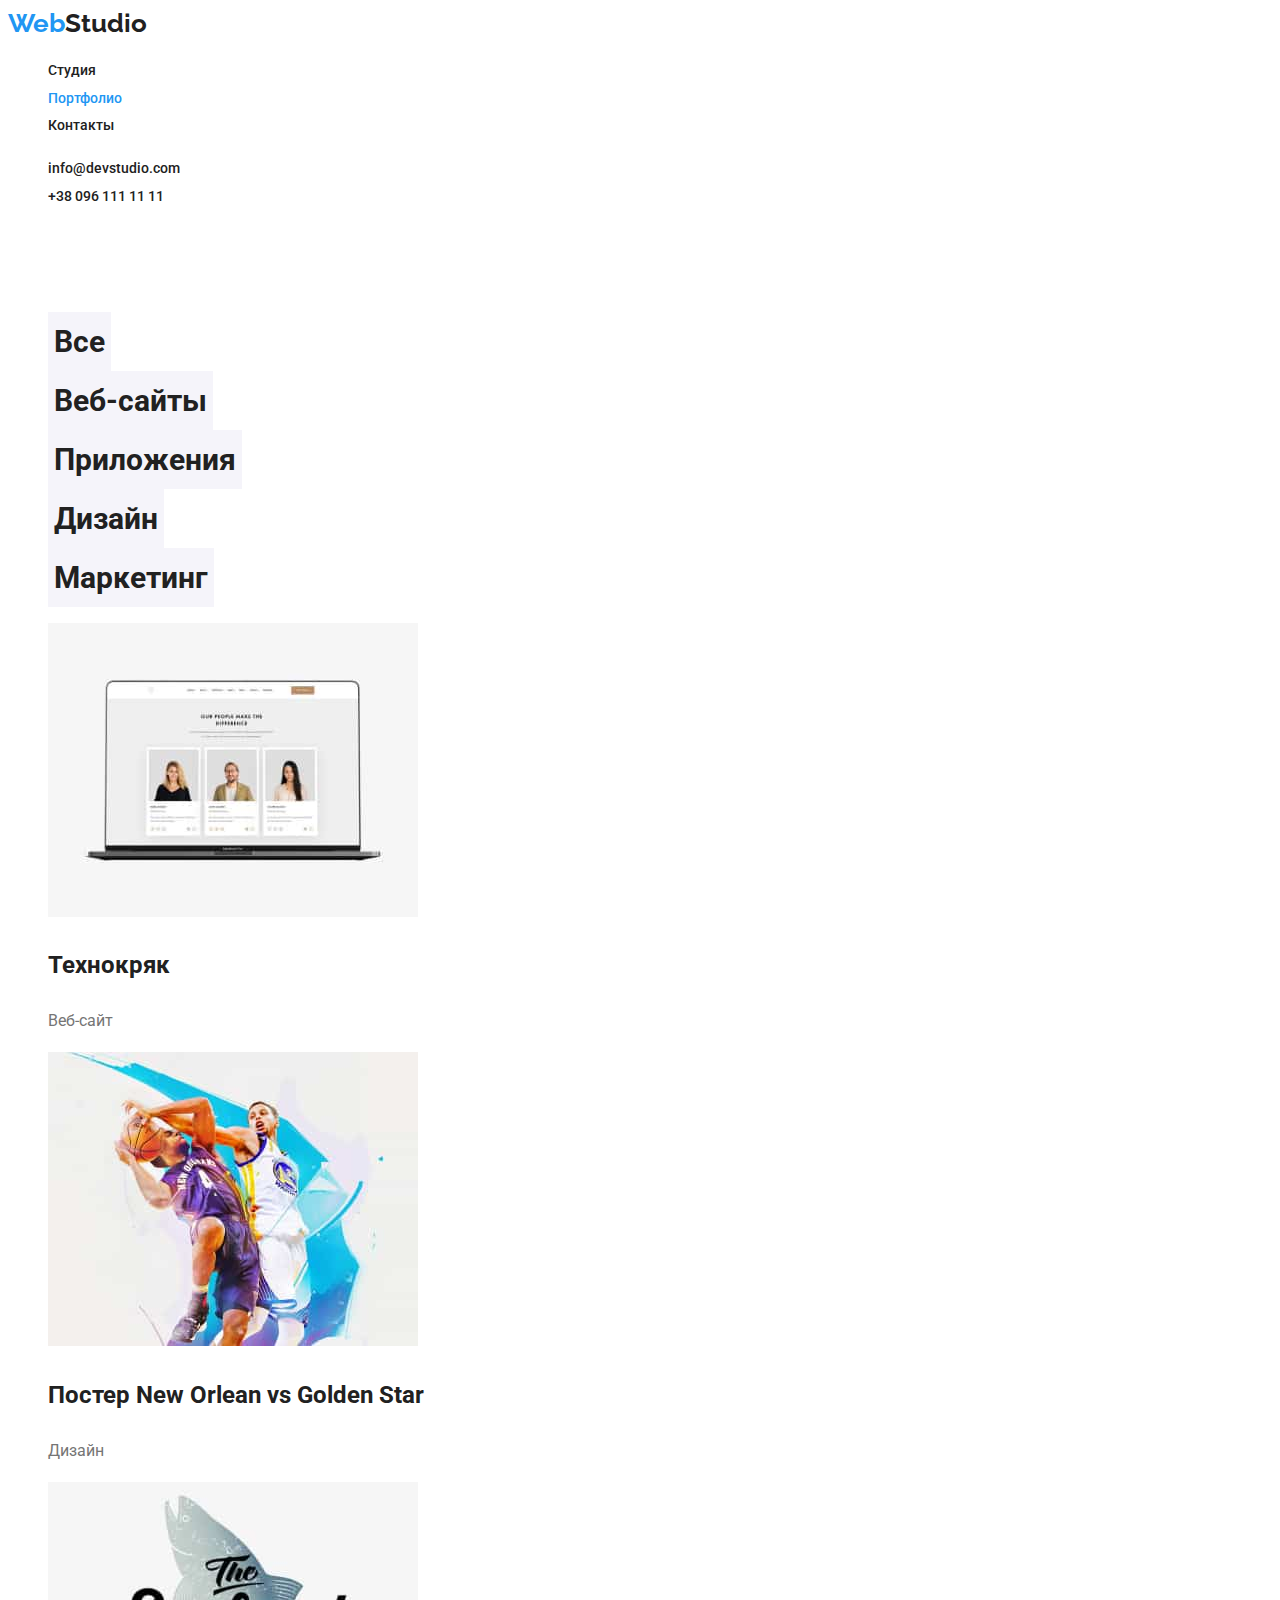
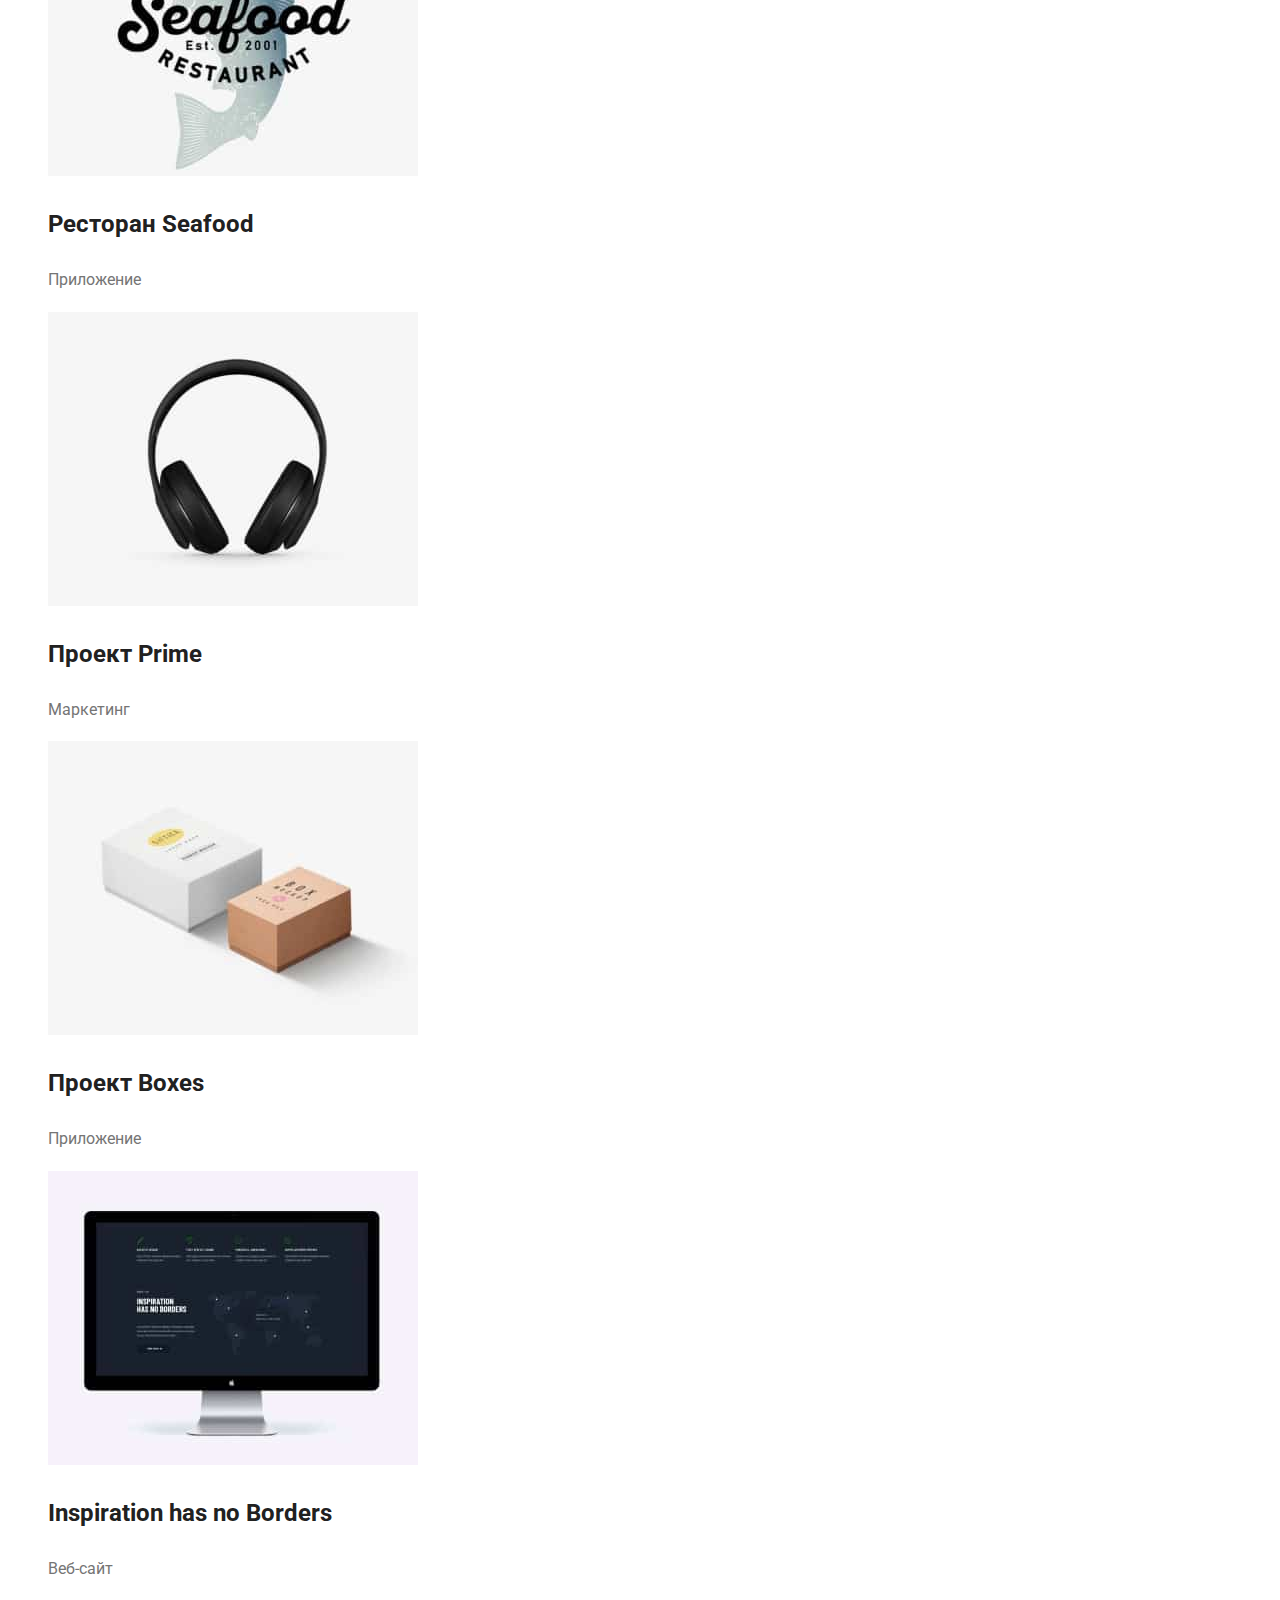
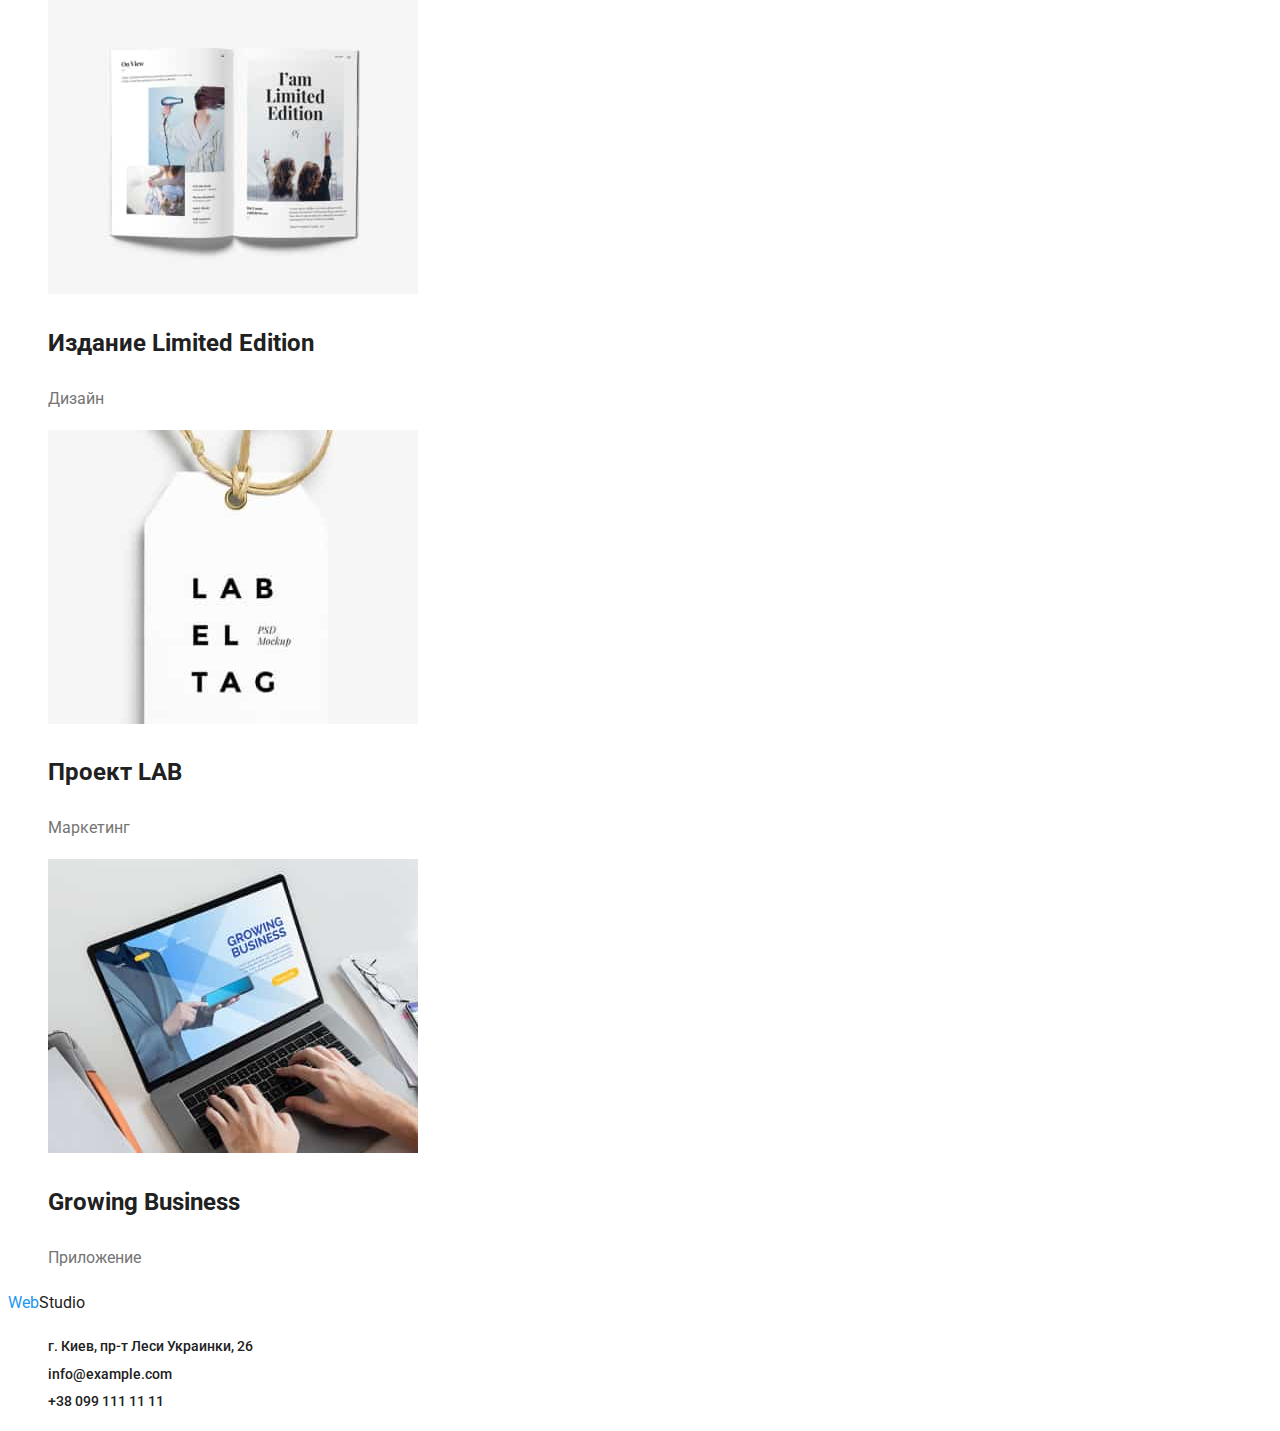
==== portfolio.html @ daac3c77 "размер шрифта" ====
<!DOCTYPE html>
<html lang="ru">
<head>
    <meta charset="UTF-8">
    <meta http-equiv="X-UA-Compatible" content="IE=edge">
    <meta name="viewport" content="width=device-width, initial-scale=1.0">
    <title>Портфолио</title>
    <link href="https://fonts.googleapis.com/css2?family=Raleway:wght@700&family=Roboto:wght@400;500;700;900&display=swap"
      rel="stylesheet"
    />
    <link rel="stylesheet" href="css/style.css">
</head>
<body>
    <header>
        <nav class="nav">
            <a class="logo" href="#"><span class="web">Web</span><span class="studio">Studio</span></a>
            <ul>
                <li><a class="nav-button" href="./index.html">Студия</a></li>
                <li><a class="nav-button current" href="#">Портфолио</a></li>
                <li><a class="nav-button" href="#">Контакты</a></li>
            </ul>
        </nav>
            <ul>
                <li> <a class="nav-button" href="mailto:info@devstudio.com">info@devstudio.com</a></li>
                <li><a class="nav-button" href="tel:+380961111111">+38 096 111 11 11</a></li>
            </ul>
    </header>
    <main>
        <section>
            <h1> Примери работ</h1>
            <ul>
                <li> <button type="button" class="portfolio-button pointer"> Все </button>  </li>
                <li> <button type="button" class="portfolio-button pointer"> Веб-сайты </button>  </li>
                <li> <button type="button" class="portfolio-button pointer"> Приложения </button>  </li>
                <li> <button type="button" class="portfolio-button pointer"> Дизайн </button>  </li>
                <li> <button type="button" class="portfolio-button pointer"> Маркетинг </button> </li>
            </ul> 
            <ul>
                <li> <img src="./images/portfolio/img_4.jpg" alt="Веб-сайт"> <h2 class="portfolio-img">Технокряк</h2> <p class="paragraph">Веб-сайт</p> </li>
                <li> <img src="./images/portfolio/img_5.jpg" alt="Дизайн"> <h2 class="portfolio-img">Постер New Orlean vs Golden Star</h2> <p class="paragraph">Дизайн</p> </li>
                <li> <img src="./images/portfolio/img_6.jpg" alt="Приложение"> <h2 class="portfolio-img">Ресторан Seafood</h2> <p class="paragraph">Приложение</p></li>
                <li> <img src="./images/portfolio/img_7.jpg" alt="Маркетинг"> <h2 class="portfolio-img">Проект Prime</h2> <p class="paragraph">Маркетинг</p></li>
                <li> <img src="./images/portfolio/img_8.jpg" alt="Приложение"> <h2 class="portfolio-img">Проект Boxes</h2> <p class="paragraph">Приложение</p></li>
                <li> <img src="./images/portfolio/img_9.jpg" alt="Веб-сай"> <h2 class="portfolio-img">Inspiration has no Borders</h2> <p class="paragraph">Веб-сайт</p></li>
                <li> <img src="./images/portfolio/img_10.jpg" alt="Дизайн"> <h2 class="portfolio-img">Издание Limited Edition</h2> <p class="paragraph">Дизайн</p></li>
                <li> <img src="./images/portfolio/img_11.jpg" alt="Маркетинг"> <h2 class="portfolio-img">Проект LAB</h2> <p class="paragraph">Маркетинг</p></li>
                <li> <img src="./images/portfolio/img_12.jpg" alt="Приложение"> <h2 class="portfolio-img">Growing Business</h2> <p class="paragraph">Приложение</p></li>
            </ul>
        </section>
    
    </main>
    <footer>
        <a href="#"><span class="web">Web</span>Studio</a>
        <address>
            <ul>
                <li> <a class="nav-button" href="https://goo.gl/maps/piqngm7oDQpEDh6u6" target="_blank" rel="noopener nofollow noreferrer">г. Киев, пр-т Леси Украинки, 26</a></li>
                <li> <a class="nav-button" href="mailto:info@devstudio.com">info@example.com</a></li>
                <li> <a class="nav-button" href="tel:+380991111111">+38 099 111 11 11</a> </li>
            </ul>
        </address>
    </footer>

</body>
</html>
---- css/style.css ----
/*color: #212121;*/
/*color: #757575;*/
/*color: #2196F3;*/
/* bragraund #E5E5E5 */
/*  color secstion #F5F4FA */

:root {
    --main-color: #212121;
    --paragraph-color: #757575; 
    --changes-color: #2196F3;
}
body {
    background-color: #FFFFFF;
    color:var(--main-color);
     font-family: Roboto,sans-serif;
     font-weight: 400;
     font-style: normal;
     line-height: 1.71;
    }
    a {
        color: inherit; 
    }
    ul {
        list-style: none;
    }
    .logo {
        color: #FFFFFF;
        font-family: Raleway,sans-serif;
        font-weight: 700;
        font-size: 26px;
        line-height: 1.19;
        letter-spacing: 3%;
    }
    .studio {
        color:var(--main-color);
    }
    .web {
        color:var(--changes-color);
    }
  address {
    font-style: normal;
  }
  h1 {
    color: #FFFFFF;
    font-family:Roboto, sans-serif ;
    font-size: 38px;
    font-weight: 900;
    line-height: 1.36;
  }
  button{
    background-color:var(--changes-color);
    color: #FFFFFF;
    font-family: Roboto,sans-serif;
    font-size: 30px;
    font-weight: 700;
    line-height: 1.9;
    border: none;
  }
 a {
    text-decoration: none;
 }
 .nav-button {
    font-weight: 500;
    font-size: 14px;
    line-height: 1.14;
    letter-spacing: 2%;
 }
 .nav .current{
    color:var(--changes-color);
 }
    .nav-button:hover,
    .nav-button:focus{
        color:var(--changes-color);
    } 
    .header-color{
        background: #2F303A;
    }
    .header-button:hover,
    .header-button:focus{
       background-color: #188CE8;
    }
    .title {
        font-weight: 700;
        line-height: 1.14 
    }
    .work {
        background-color: #F5F4FA;
    }
    .title-work {
        font-weight: 700;
        line-height: 1.16
    }
    .img-work {
        font-weight: 500;
        line-height: 1.9
    }
    .paragraph {
        color: var(--paragraph-color);
        line-height: 1.9;
    }
    .footer {
        background-color: #2F303A;
    }
    .footer-button{
        color: #FFFFFF;
        font-weight: 400;
        line-height: 1.71
    }
    .footer-button:hover,
    .footer-button:focus{
        color:var(--changes-color);
    }
    .footer-button.connect{
        color: rgba(255, 255, 255, 0.6);
    }
    .footer-button.connect:hover,
    .footer-button.connect:focus{
        color:var(--changes-color);
    }
    .portfolio-button{
        color:var(--main-color);
        background-color: #F5F4FA;

    }
    .portfolio-button:hover,
    .portfolio-button:focus{
        background-color:var(--changes-color);
        color:#FFFFFF ;
    }
    .portfolio-button,.pointer {cursor: pointer;}; 
    .portfolio-img {
        line-height: 2;
    }
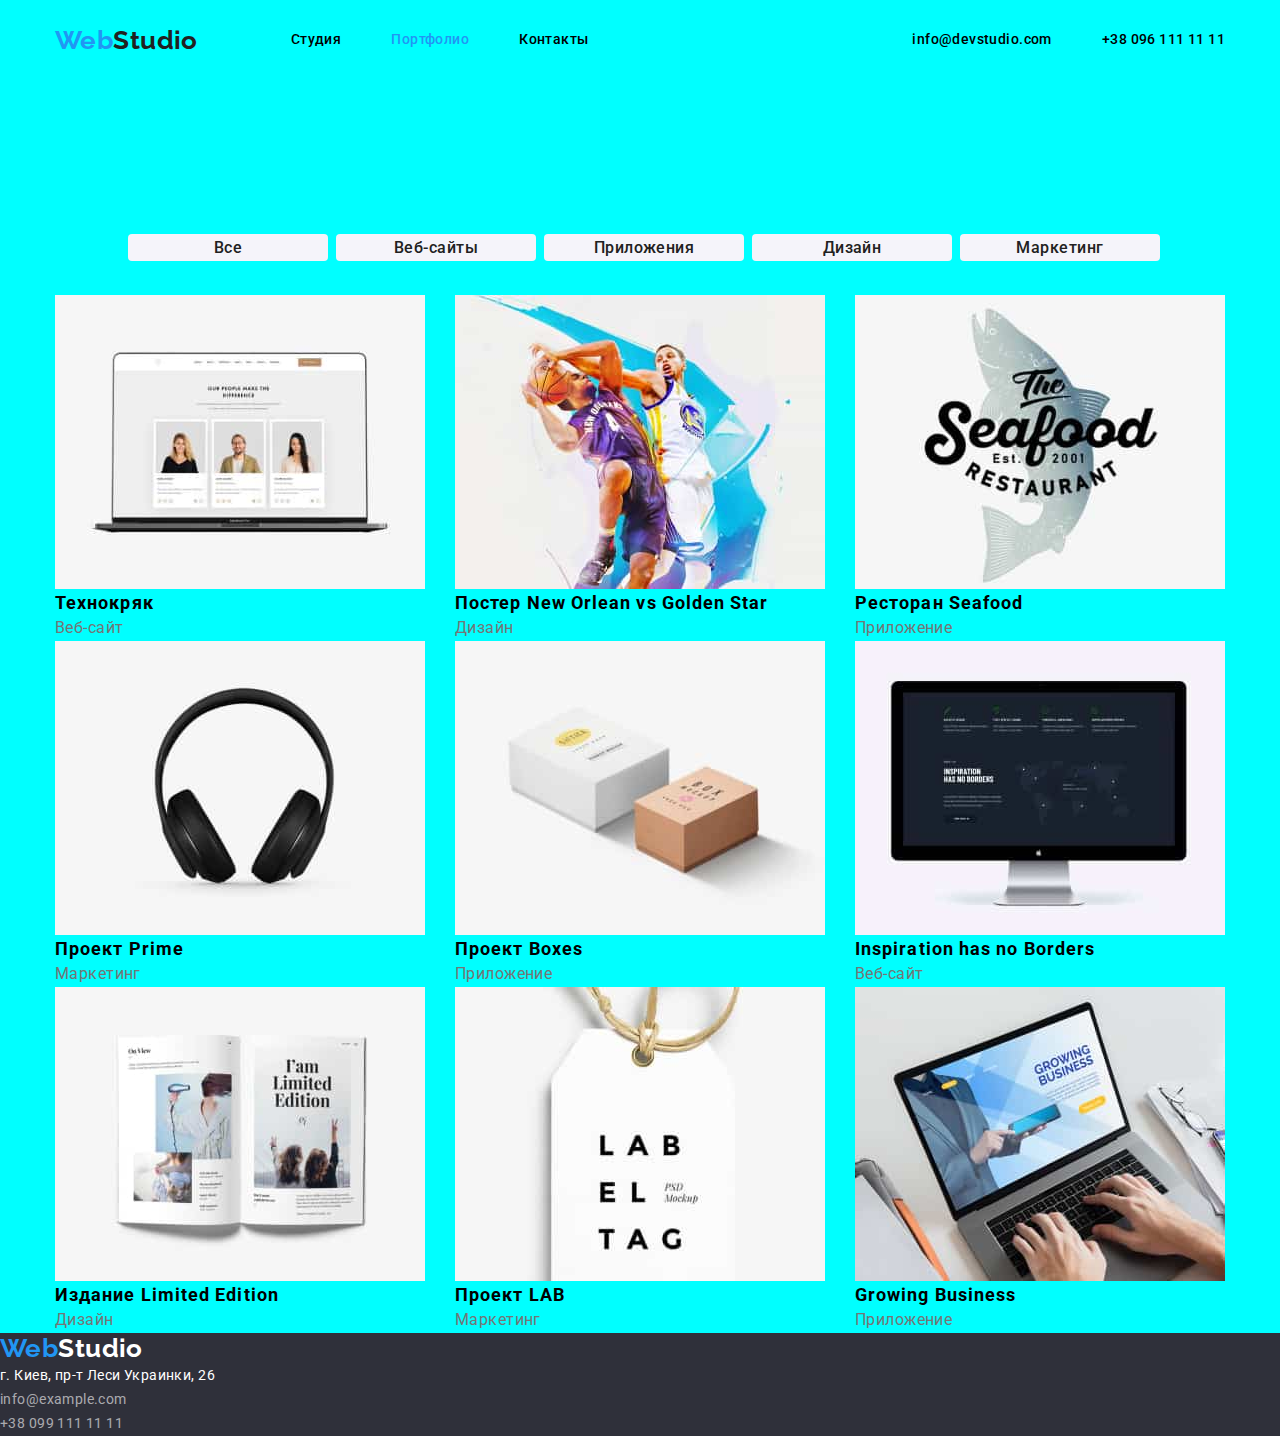
==== commit 65b44786: "позиционирование" ====
--- a/portfolio.html
+++ b/portfolio.html
@@ -8,54 +8,59 @@
     <link href="https://fonts.googleapis.com/css2?family=Raleway:wght@700&family=Roboto:wght@400;500;700;900&display=swap"
       rel="stylesheet"
     />
+    <link rel="stylesheet" href="https://cdnjs.cloudflare.com/ajax/libs/modern-normalize/1.1.0/modern-normalize.min.css">
     <link rel="stylesheet" href="css/style.css">
 </head>
 <body>
-    <header>
-        <nav class="nav">
-            <a class="logo" href="#"><span class="web">Web</span><span class="studio">Studio</span></a>
-            <ul>
-                <li><a class="nav-button" href="./index.html">Студия</a></li>
-                <li><a class="nav-button current" href="#">Портфолио</a></li>
-                <li><a class="nav-button" href="#">Контакты</a></li>
-            </ul>
-        </nav>
-            <ul>
-                <li> <a class="nav-button" href="mailto:info@devstudio.com">info@devstudio.com</a></li>
-                <li><a class="nav-button" href="tel:+380961111111">+38 096 111 11 11</a></li>
-            </ul>
+    <header >
+        <div class="conteiner nav-header">
+            <nav class="nav">
+                <a class="logo" href="#"><span class="web">Web</span><span class="studio">Studio</span></a>
+                <ul class="nav-line">
+                    <li class="nav-list"><a class="nav-button" href="./index.html">Студия</a></li>
+                    <li class="nav-list"><a class="nav-button current" href="#">Портфолио</a></li>
+                    <li class="nav-list"><a class="nav-button" href="#">Контакты</a></li>
+                </ul>
+            </nav>
+                <ul class="nav-item">
+                    <li class="nav-list"> <a class="nav-button" href="mailto:info@devstudio.com">info@devstudio.com</a></li>
+                    <li class="nav-list"><a class="nav-button" href="tel:+380961111111">+38 096 111 11 11</a></li>
+                </ul>
+        </div>
     </header>
     <main>
         <section>
-            <h1> Примери работ</h1>
-            <ul>
+            <div class="conteiner item">
+                <h1 class="hide"> Примери работ</h1>
+            <ul class="portfolio-item">
                 <li> <button type="button" class="portfolio-button pointer"> Все </button>  </li>
                 <li> <button type="button" class="portfolio-button pointer"> Веб-сайты </button>  </li>
                 <li> <button type="button" class="portfolio-button pointer"> Приложения </button>  </li>
                 <li> <button type="button" class="portfolio-button pointer"> Дизайн </button>  </li>
                 <li> <button type="button" class="portfolio-button pointer"> Маркетинг </button> </li>
             </ul> 
-            <ul>
-                <li> <img src="./images/portfolio/img_4.jpg" alt="Веб-сайт"> <h2 class="portfolio-img">Технокряк</h2> <p class="paragraph">Веб-сайт</p> </li>
-                <li> <img src="./images/portfolio/img_5.jpg" alt="Дизайн"> <h2 class="portfolio-img">Постер New Orlean vs Golden Star</h2> <p class="paragraph">Дизайн</p> </li>
-                <li> <img src="./images/portfolio/img_6.jpg" alt="Приложение"> <h2 class="portfolio-img">Ресторан Seafood</h2> <p class="paragraph">Приложение</p></li>
-                <li> <img src="./images/portfolio/img_7.jpg" alt="Маркетинг"> <h2 class="portfolio-img">Проект Prime</h2> <p class="paragraph">Маркетинг</p></li>
-                <li> <img src="./images/portfolio/img_8.jpg" alt="Приложение"> <h2 class="portfolio-img">Проект Boxes</h2> <p class="paragraph">Приложение</p></li>
-                <li> <img src="./images/portfolio/img_9.jpg" alt="Веб-сай"> <h2 class="portfolio-img">Inspiration has no Borders</h2> <p class="paragraph">Веб-сайт</p></li>
-                <li> <img src="./images/portfolio/img_10.jpg" alt="Дизайн"> <h2 class="portfolio-img">Издание Limited Edition</h2> <p class="paragraph">Дизайн</p></li>
-                <li> <img src="./images/portfolio/img_11.jpg" alt="Маркетинг"> <h2 class="portfolio-img">Проект LAB</h2> <p class="paragraph">Маркетинг</p></li>
-                <li> <img src="./images/portfolio/img_12.jpg" alt="Приложение"> <h2 class="portfolio-img">Growing Business</h2> <p class="paragraph">Приложение</p></li>
+            <ul class="portfolio">
+                <li class="portfolio-work"> <img src="./images/portfolio/img_4.jpg" alt="Веб-сайт"> <h2 class="img-portfolio">Технокряк</h2> <p class="paragraph">Веб-сайт</p> </li>
+                <li class="portfolio-work"> <img src="./images/portfolio/img_5.jpg" alt="Дизайн"> <h2 class="img-portfolio">Постер New Orlean vs Golden Star</h2> <p class="paragraph">Дизайн</p> </li>
+                <li class="portfolio-work"> <img src="./images/portfolio/img_6.jpg" alt="Приложение"> <h2 class="img-portfolio">Ресторан Seafood</h2> <p class="paragraph">Приложение</p></li>
+                <li class="portfolio-work"> <img src="./images/portfolio/img_7.jpg" alt="Маркетинг"> <h2 class="img-portfolio">Проект Prime</h2> <p class="paragraph">Маркетинг</p></li>
+                <li class="portfolio-work"> <img src="./images/portfolio/img_8.jpg" alt="Приложение"> <h2 class="img-portfolio">Проект Boxes</h2> <p class="paragraph">Приложение</p></li>
+                <li class="portfolio-work"> <img src="./images/portfolio/img_9.jpg" alt="Веб-сай"> <h2 class="img-portfolio">Inspiration has no Borders</h2> <p class="paragraph">Веб-сайт</p></li>
+                <li class="portfolio-work"> <img src="./images/portfolio/img_10.jpg" alt="Дизайн"> <h2 class="img-portfolio">Издание Limited Edition</h2> <p class="paragraph">Дизайн</p></li>
+                <li class="portfolio-work"> <img src="./images/portfolio/img_11.jpg" alt="Маркетинг"> <h2 class="img-portfolio">Проект LAB</h2> <p class="paragraph">Маркетинг</p></li>
+                <li class="portfolio-work"> <img src="./images/portfolio/img_12.jpg" alt="Приложение"> <h2 class="img-portfolio">Growing Business</h2> <p class="paragraph">Приложение</p></li>
             </ul>
+            </div>
         </section>
     
     </main>
-    <footer>
-        <a href="#"><span class="web">Web</span>Studio</a>
+    <footer class="footer">
+        <a href="#" class="logo"><span class="web">Web</span>Studio</a>
         <address>
             <ul>
-                <li> <a class="nav-button" href="https://goo.gl/maps/piqngm7oDQpEDh6u6" target="_blank" rel="noopener nofollow noreferrer">г. Киев, пр-т Леси Украинки, 26</a></li>
-                <li> <a class="nav-button" href="mailto:info@devstudio.com">info@example.com</a></li>
-                <li> <a class="nav-button" href="tel:+380991111111">+38 099 111 11 11</a> </li>
+                <li> <a class="footer-button" href="https://goo.gl/maps/piqngm7oDQpEDh6u6" target="_blank" rel="noopener nofollow noreferrer">г. Киев, пр-т Леси Украинки, 26</a></li>
+                <li> <a class="footer-button connect" href="mailto:info@devstudio.com">info@example.com</a></li>
+                <li> <a class="footer-button connect" href="tel:+380991111111">+38 099 111 11 11</a> </li>
             </ul>
         </address>
     </footer>
--- a/css/style.css
+++ b/css/style.css
@@ -3,6 +3,7 @@
 /*color: #2196F3;*/
 /* bragraund #E5E5E5 */
 /*  color secstion #F5F4FA */
+
 
 :root {
     --main-color: #212121;
@@ -10,26 +11,62 @@
     --changes-color: #2196F3;
 }
 body {
-    background-color: #FFFFFF;
-    color:var(--main-color);
+     background-color:aqua;
+     /* color:var(--main-color); */
      font-family: Roboto,sans-serif;
-     font-weight: 400;
-     font-style: normal;
-     line-height: 1.71;
+     font-size: 14px;
+     letter-spacing: 0.03em;
     }
     a {
         color: inherit; 
     }
     ul {
         list-style: none;
+        padding: 0px;
+        
+    }
+    h1,h2,h3,p,ul {
+        margin: 0;
+    }
+    
+    .conteiner {
+        max-width: 1200px; 
+        margin: 0 auto;
+        padding: 0 15px;
+    }
+    
+    .header {
+        width: 696px;
+        margin-right: auto;
+         margin-left:auto;
+         padding-top: 200px;
+        text-align: center;
+        
+    }
+     
+     .nav-line{
+        display: flex;
+}
+.nav-item .nav-list + .nav-list{
+    margin-left: 50px;
+} 
+    .nav-line  .nav-list{
+        margin-right: 50px;
+    } 
+    .nav-line  :last-child{
+        margin-right: 0px;
+    }
+    .nav-item {
+        display: flex;
     }
     .logo {
         color: #FFFFFF;
         font-family: Raleway,sans-serif;
+        font-size: 26px;
         font-weight: 700;
-        font-size: 26px;
         line-height: 1.19;
-        letter-spacing: 3%;
+        margin-right: 93px;
+      
     }
     .studio {
         color:var(--main-color);
@@ -43,27 +80,44 @@
   h1 {
     color: #FFFFFF;
     font-family:Roboto, sans-serif ;
-    font-size: 38px;
+    font-size: 44px;
     font-weight: 900;
     line-height: 1.36;
+    letter-spacing: 0.06em;
+    
+    text-transform: uppercase;
+    
   }
   button{
     background-color:var(--changes-color);
     color: #FFFFFF;
     font-family: Roboto,sans-serif;
-    font-size: 30px;
+    font-size: 16px;
     font-weight: 700;
     line-height: 1.9;
+    letter-spacing: 0.06em;
     border: none;
+    width: 200px;
+    text-align: center;
   }
  a {
     text-decoration: none;
  }
+ .nav-header {
+    display: flex;
+    justify-content: space-between;
+ }
+  .nav {
+    display: flex; 
+    align-items: center;
+  }
  .nav-button {
+    display: block;
+    padding-top: 32px;
+    padding-bottom: 32px;
+    
     font-weight: 500;
-    font-size: 14px;
     line-height: 1.14;
-    letter-spacing: 2%;
  }
  .nav .current{
     color:var(--changes-color);
@@ -71,32 +125,107 @@
     .nav-button:hover,
     .nav-button:focus{
         color:var(--changes-color);
+    }
+    .conteiner.item {
+        margin-top: 94px;
     } 
+    .hide {
+        white-space: nowrap;
+        clip-path: inset(100%);
+        clip: rect(0 0 0 0);
+        overflow: hidden;
+      
+    }
     .header-color{
         background: #2F303A;
+        width: 1600px;
+        height: 600px;
+        margin-left:auto;
+        margin-right: auto;
+       
+    }
+    .header-button{
+        display: inline-block; 
+         min-width: 200px; 
+         text-align: center;
+         text-decoration: none;
+        
+        padding: 10px;
+        border-radius: 4px;
+        margin-left: 700px;
+        margin-top: 30px;
+      cursor: pointer;
     }
     .header-button:hover,
     .header-button:focus{
        background-color: #188CE8;
     }
+    .feature{
+        display: flex;
+        justify-content: space-between;
+    }
+    .feature li{
+       width: 270px;
+    }
+    .feature-item {
+        margin-right: 30px;
+    }
+    .feature :last-child{
+        margin-right: 0px;
+    }
     .title {
+        font-size: 14px;
         font-weight: 700;
-        line-height: 1.14 
+        line-height: 1.14;
+        text-transform: uppercase;
     }
     .work {
         background-color: #F5F4FA;
     }
     .title-work {
+        font-size: 36px;
         font-weight: 700;
-        line-height: 1.16
+        line-height: 1.16;
+        width: 376px; 
+        margin: auto;
+        text-align: center;
+    }
+     .title-work  {
+        padding-top: 94px;
+    } 
+    .work-studio {
+        margin-right: 30px;
+    }
+    .title-img :last-child{
+        margin-right: 0px;
+    }
+
+    .title-img{
+        display: flex;
+        padding-top: 50px;
+    }
+    .work-team{
+        display: flex;
+        justify-content: space-between;
+        padding-top: 50px;
+    }
+    .work-people{
+        padding-right: 30px;
+    }
+    .work-team :last-child{
+        padding-right: 0px;
     }
     .img-work {
+        font-size: 16px;
         font-weight: 500;
-        line-height: 1.9
+        line-height: 1.19;
+       
     }
     .paragraph {
         color: var(--paragraph-color);
-        line-height: 1.9;
+        font-size: 16px;
+        line-height: 1.71;
+       
     }
     .footer {
         background-color: #2F303A;
@@ -104,7 +233,8 @@
     .footer-button{
         color: #FFFFFF;
         font-weight: 400;
-        line-height: 1.71
+        line-height: 1.71;
+        
     }
     .footer-button:hover,
     .footer-button:focus{
@@ -117,10 +247,44 @@
     .footer-button.connect:focus{
         color:var(--changes-color);
     }
+    .portfolio-item{
+        display: flex;
+        justify-content: center;
+        
+    }
+    .portfolio-item .portfolio-button{
+        margin-left: 8px;
+    }
+    .portfolio-item .portfolio-button :last-child {
+        margin-left: 0px;
+    }
+    .img-portfolio {
+        font-size: 18px;
+        font-weight: 700;
+        line-height: 1.19;
+        letter-spacing: 0.06em;
+    }
+    .portfolio {
+        display: flex;
+        flex-wrap: wrap;
+        justify-content: space-between;
+        padding-top: 34px;
+        
+    }
+    .portfolio-work {
+        padding-right: 30px;
+    }
+
+    .portfolio :nth-child(3n+3){
+        padding-right: 0px;
+    }
     .portfolio-button{
         color:var(--main-color);
         background-color: #F5F4FA;
-
+        font-weight: 500;
+        line-height: 1.6;
+        border-radius: 4px;
+        letter-spacing: 0.03em;
     }
     .portfolio-button:hover,
     .portfolio-button:focus{
@@ -128,10 +292,14 @@
         color:#FFFFFF ;
     }
     .portfolio-button,.pointer {cursor: pointer;}; 
-    .portfolio-img {
-        line-height: 2;
-    }
+    .portfolio-work {
+       
+        margin-top: 34px;
+        margin-left: 20px;
+        outline: 2px solid green;
+    }
+    
+    
   
-  
 
    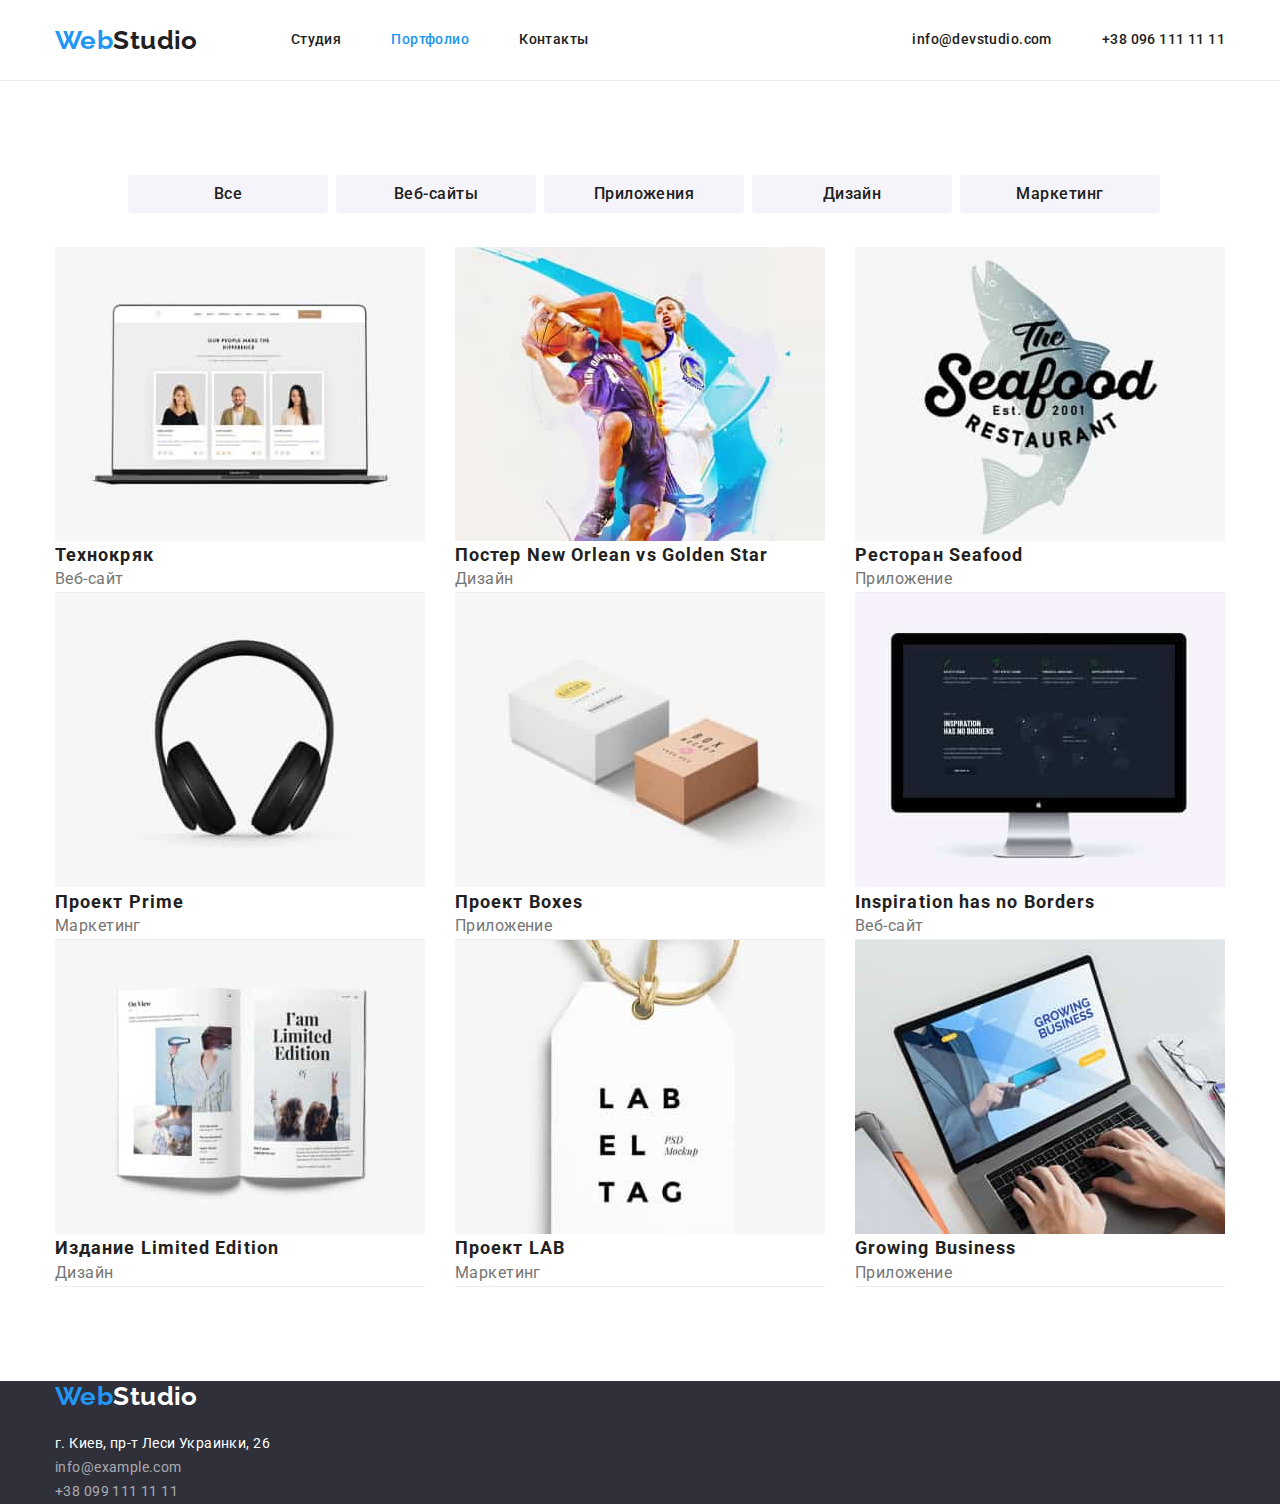
==== commit c6a81c37: "акценты" ====
--- a/portfolio.html
+++ b/portfolio.html
@@ -12,7 +12,7 @@
     <link rel="stylesheet" href="css/style.css">
 </head>
 <body>
-    <header >
+    <header class="line-header" >
         <div class="conteiner nav-header">
             <nav class="nav">
                 <a class="logo" href="#"><span class="web">Web</span><span class="studio">Studio</span></a>
@@ -29,15 +29,15 @@
         </div>
     </header>
     <main>
-        <section>
-            <div class="conteiner item">
+        <section class="section">
+            <div class="conteiner">
                 <h1 class="hide"> Примери работ</h1>
             <ul class="portfolio-item">
-                <li> <button type="button" class="portfolio-button pointer"> Все </button>  </li>
-                <li> <button type="button" class="portfolio-button pointer"> Веб-сайты </button>  </li>
-                <li> <button type="button" class="portfolio-button pointer"> Приложения </button>  </li>
-                <li> <button type="button" class="portfolio-button pointer"> Дизайн </button>  </li>
-                <li> <button type="button" class="portfolio-button pointer"> Маркетинг </button> </li>
+                <li> <button type="button" class="portfolio-button "> Все </button>  </li>
+                <li> <button type="button" class="portfolio-button "> Веб-сайты </button>  </li>
+                <li> <button type="button" class="portfolio-button "> Приложения </button>  </li>
+                <li> <button type="button" class="portfolio-button "> Дизайн </button>  </li>
+                <li> <button type="button" class="portfolio-button "> Маркетинг </button> </li>
             </ul> 
             <ul class="portfolio">
                 <li class="portfolio-work"> <img src="./images/portfolio/img_4.jpg" alt="Веб-сайт"> <h2 class="img-portfolio">Технокряк</h2> <p class="paragraph">Веб-сайт</p> </li>
@@ -54,15 +54,17 @@
         </section>
     
     </main>
-    <footer class="footer">
-        <a href="#" class="logo"><span class="web">Web</span>Studio</a>
-        <address>
+    <footer class="section footer">
+        <div class="conteiner">
+            <a href="#" class="logo"><span class="web">Web</span>Studio</a>
+        <address class="fooret-address">
             <ul>
                 <li> <a class="footer-button" href="https://goo.gl/maps/piqngm7oDQpEDh6u6" target="_blank" rel="noopener nofollow noreferrer">г. Киев, пр-т Леси Украинки, 26</a></li>
                 <li> <a class="footer-button connect" href="mailto:info@devstudio.com">info@example.com</a></li>
                 <li> <a class="footer-button connect" href="tel:+380991111111">+38 099 111 11 11</a> </li>
             </ul>
         </address>
+        </div>
     </footer>
 
 </body>
--- a/css/style.css
+++ b/css/style.css
@@ -11,8 +11,8 @@
     --changes-color: #2196F3;
 }
 body {
-     background-color:aqua;
-     /* color:var(--main-color); */
+     
+     color:var(--main-color); 
      font-family: Roboto,sans-serif;
      font-size: 14px;
      letter-spacing: 0.03em;
@@ -33,6 +33,12 @@
         max-width: 1200px; 
         margin: 0 auto;
         padding: 0 15px;
+    }
+    .section {
+        margin-top: 94px;
+    }
+    .line-header{
+        border-bottom: 1px solid #ECECEC;
     }
     
     .header {
@@ -91,7 +97,7 @@
   button{
     background-color:var(--changes-color);
     color: #FFFFFF;
-    font-family: Roboto,sans-serif;
+    /* font-family: Roboto,sans-serif; */
     font-size: 16px;
     font-weight: 700;
     line-height: 1.9;
@@ -126,16 +132,23 @@
     .nav-button:focus{
         color:var(--changes-color);
     }
+    
     .conteiner.item {
         margin-top: 94px;
     } 
     .hide {
+        position: absolute;
+        width: 1px;
+        height: 1px;
+        margin: -1px;
+        border: 0;
+        padding: 0;
+        
         white-space: nowrap;
         clip-path: inset(100%);
         clip: rect(0 0 0 0);
         overflow: hidden;
-      
-    }
+      }
     .header-color{
         background: #2F303A;
         width: 1600px;
@@ -144,6 +157,7 @@
         margin-right: auto;
        
     }
+    
     .header-button{
         display: inline-block; 
          min-width: 200px; 
@@ -160,6 +174,7 @@
     .header-button:focus{
        background-color: #188CE8;
     }
+    
     .feature{
         display: flex;
         justify-content: space-between;
@@ -179,9 +194,9 @@
         line-height: 1.14;
         text-transform: uppercase;
     }
-    .work {
-        background-color: #F5F4FA;
-    }
+    /* .work {
+        background-color: #F5F4FA; 
+    }*/
     .title-work {
         font-size: 36px;
         font-weight: 700;
@@ -190,9 +205,7 @@
         margin: auto;
         text-align: center;
     }
-     .title-work  {
-        padding-top: 94px;
-    } 
+    
     .work-studio {
         margin-right: 30px;
     }
@@ -229,6 +242,7 @@
     }
     .footer {
         background-color: #2F303A;
+        
     }
     .footer-button{
         color: #FFFFFF;
@@ -253,11 +267,15 @@
         
     }
     .portfolio-item .portfolio-button{
+        display: block;
         margin-left: 8px;
+        padding: 6px 22px;
+        
     }
     .portfolio-item .portfolio-button :last-child {
         margin-left: 0px;
     }
+    
     .img-portfolio {
         font-size: 18px;
         font-weight: 700;
@@ -272,7 +290,10 @@
         
     }
     .portfolio-work {
+        width: 370px;
         padding-right: 30px;
+        border-bottom: 1px solid #EEEEEE;
+        
     }
 
     .portfolio :nth-child(3n+3){
@@ -298,6 +319,9 @@
         margin-left: 20px;
         outline: 2px solid green;
     }
+    .fooret-address{
+        padding-top: 20px;
+    }
     
     
   
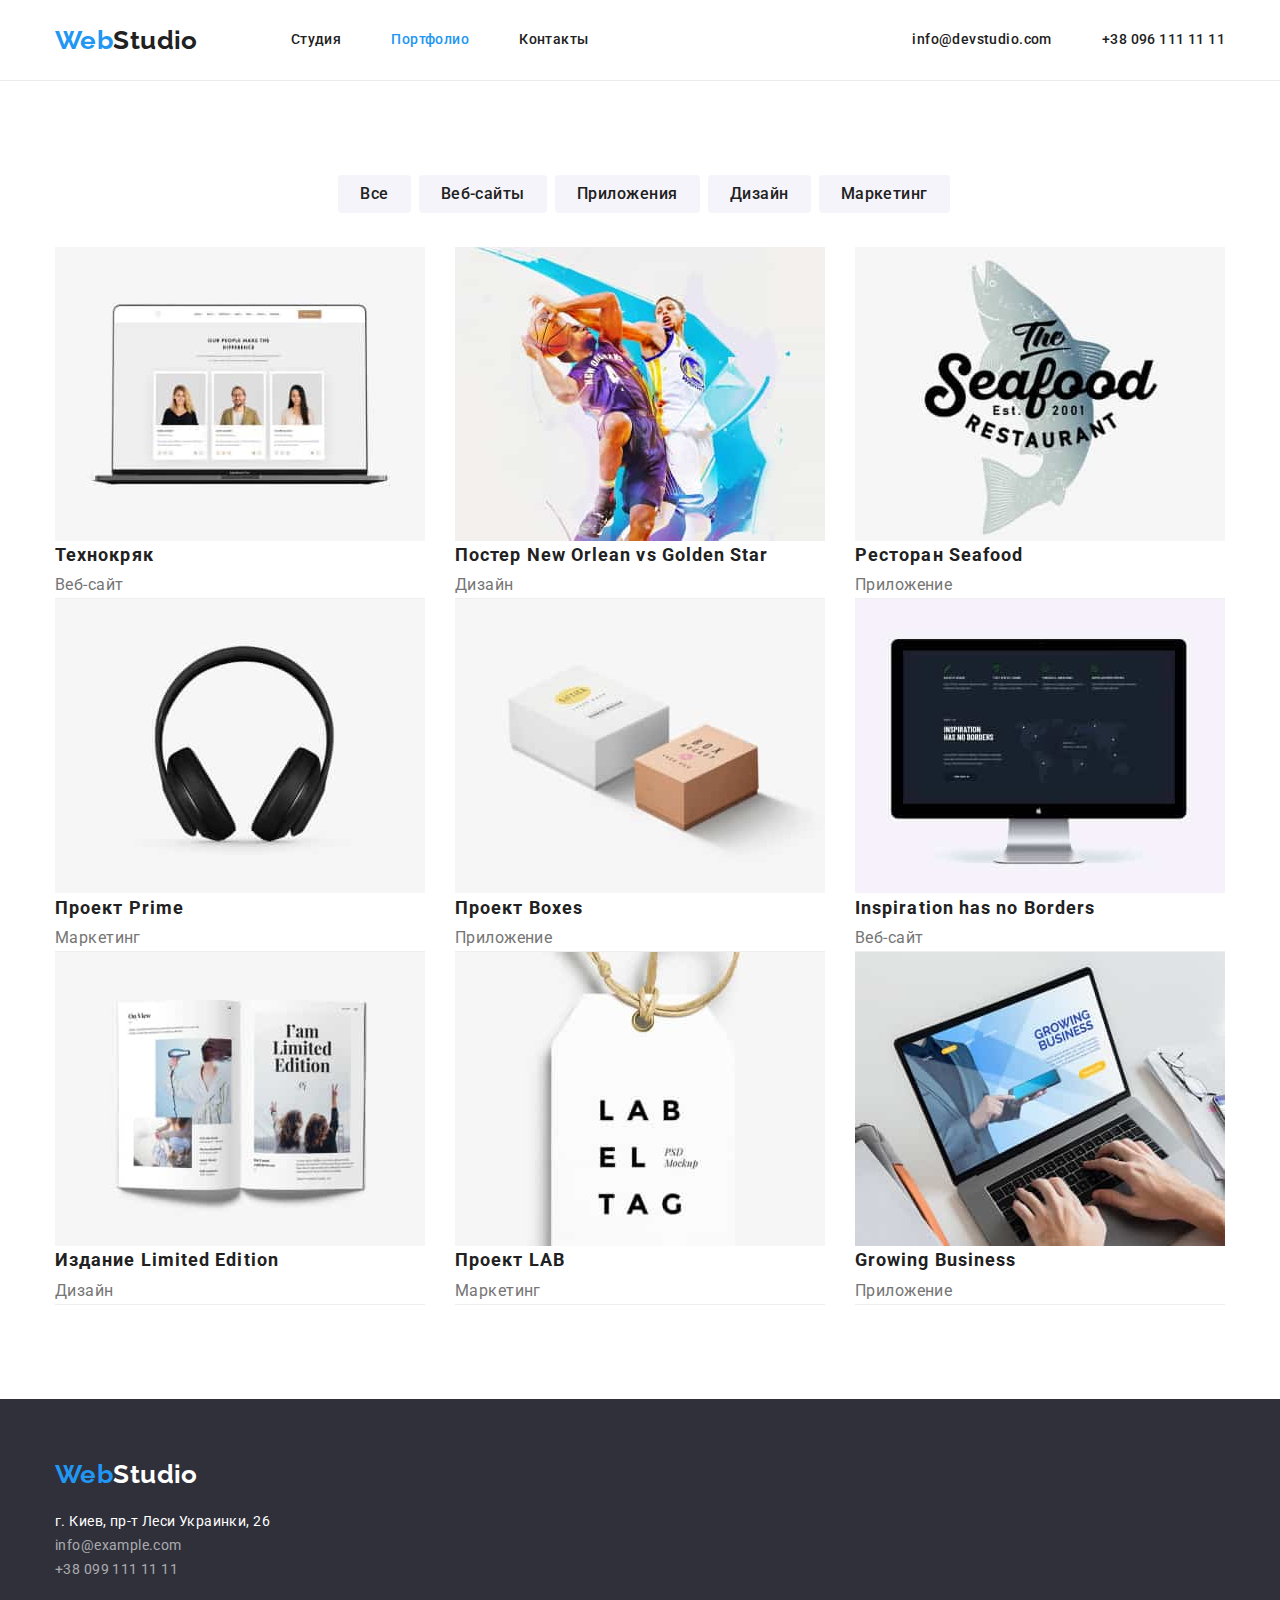
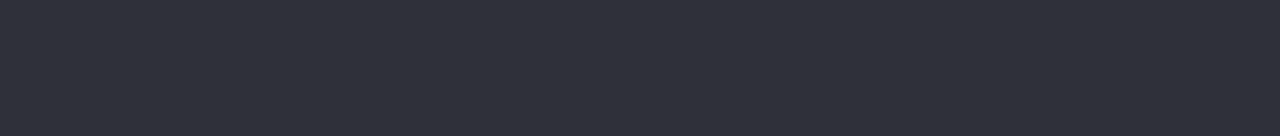
==== commit b973f720: "исправления" ====
--- a/portfolio.html
+++ b/portfolio.html
@@ -29,7 +29,7 @@
         </div>
     </header>
     <main>
-        <section class="section">
+        <section class="section work">
             <div class="conteiner">
                 <h1 class="hide"> Примери работ</h1>
             <ul class="portfolio-item">
@@ -40,22 +40,22 @@
                 <li> <button type="button" class="portfolio-button "> Маркетинг </button> </li>
             </ul> 
             <ul class="portfolio">
-                <li class="portfolio-work"> <img src="./images/portfolio/img_4.jpg" alt="Веб-сайт"> <h2 class="img-portfolio">Технокряк</h2> <p class="paragraph">Веб-сайт</p> </li>
-                <li class="portfolio-work"> <img src="./images/portfolio/img_5.jpg" alt="Дизайн"> <h2 class="img-portfolio">Постер New Orlean vs Golden Star</h2> <p class="paragraph">Дизайн</p> </li>
-                <li class="portfolio-work"> <img src="./images/portfolio/img_6.jpg" alt="Приложение"> <h2 class="img-portfolio">Ресторан Seafood</h2> <p class="paragraph">Приложение</p></li>
-                <li class="portfolio-work"> <img src="./images/portfolio/img_7.jpg" alt="Маркетинг"> <h2 class="img-portfolio">Проект Prime</h2> <p class="paragraph">Маркетинг</p></li>
-                <li class="portfolio-work"> <img src="./images/portfolio/img_8.jpg" alt="Приложение"> <h2 class="img-portfolio">Проект Boxes</h2> <p class="paragraph">Приложение</p></li>
-                <li class="portfolio-work"> <img src="./images/portfolio/img_9.jpg" alt="Веб-сай"> <h2 class="img-portfolio">Inspiration has no Borders</h2> <p class="paragraph">Веб-сайт</p></li>
-                <li class="portfolio-work"> <img src="./images/portfolio/img_10.jpg" alt="Дизайн"> <h2 class="img-portfolio">Издание Limited Edition</h2> <p class="paragraph">Дизайн</p></li>
-                <li class="portfolio-work"> <img src="./images/portfolio/img_11.jpg" alt="Маркетинг"> <h2 class="img-portfolio">Проект LAB</h2> <p class="paragraph">Маркетинг</p></li>
-                <li class="portfolio-work"> <img src="./images/portfolio/img_12.jpg" alt="Приложение"> <h2 class="img-portfolio">Growing Business</h2> <p class="paragraph">Приложение</p></li>
+                <li class="portfolio-work"> <img src="./images/portfolio/img_4.jpg" alt="Веб-сайт"> <div class="portfolio-people"> <h2 class="img-portfolio">Технокряк</h2> <p class="paragraph">Веб-сайт</p></div> </li>
+                <li class="portfolio-work"> <img src="./images/portfolio/img_5.jpg" alt="Дизайн"> <div class="portfolio-people"> <h2 class="img-portfolio">Постер New Orlean vs Golden Star</h2> <p class="paragraph">Дизайн</p></div> </li>
+                <li class="portfolio-work"> <img src="./images/portfolio/img_6.jpg" alt="Приложение"> <div class="portfolio-people"> <h2 class="img-portfolio">Ресторан Seafood</h2> <p class="paragraph">Приложение</p></div></li>
+                <li class="portfolio-work"> <img src="./images/portfolio/img_7.jpg" alt="Маркетинг"> <div class="portfolio-people"> <h2 class="img-portfolio">Проект Prime</h2> <p class="paragraph">Маркетинг</p></div></li>
+                <li class="portfolio-work"> <img src="./images/portfolio/img_8.jpg" alt="Приложение"> <div class="portfolio-people"> <h2 class="img-portfolio">Проект Boxes</h2> <p class="paragraph">Приложение</p></div></li>
+                <li class="portfolio-work"> <img src="./images/portfolio/img_9.jpg" alt="Веб-сай"> <div class="portfolio-people"> <h2 class="img-portfolio">Inspiration has no Borders</h2> <p class="paragraph">Веб-сайт</p></div></li>
+                <li class="portfolio-work"> <img src="./images/portfolio/img_10.jpg" alt="Дизайн"> <div class="portfolio-people"> <h2 class="img-portfolio">Издание Limited Edition</h2> <p class="paragraph">Дизайн</p></div></li>
+                <li class="portfolio-work"> <img src="./images/portfolio/img_11.jpg" alt="Маркетинг"> <div class="portfolio-people"> <h2 class="img-portfolio">Проект LAB</h2> <p class="paragraph">Маркетинг</p></div></li>
+                <li class="portfolio-work"> <img src="./images/portfolio/img_12.jpg" alt="Приложение"> <div class="portfolio-people"> <h2 class="img-portfolio">Growing Business</h2> <p class="paragraph">Приложение</p></div></li>
             </ul>
             </div>
         </section>
     
     </main>
     <footer class="section footer">
-        <div class="conteiner">
+        <div class="conteiner footer">
             <a href="#" class="logo"><span class="web">Web</span>Studio</a>
         <address class="fooret-address">
             <ul>
--- a/css/style.css
+++ b/css/style.css
@@ -35,17 +35,17 @@
         padding: 0 15px;
     }
     .section {
-        margin-top: 94px;
+        padding-bottom: 94px;
     }
     .line-header{
         border-bottom: 1px solid #ECECEC;
+        
     }
     
     .header {
         width: 696px;
         margin-right: auto;
          margin-left:auto;
-         padding-top: 200px;
         text-align: center;
         
     }
@@ -97,13 +97,13 @@
   button{
     background-color:var(--changes-color);
     color: #FFFFFF;
-    /* font-family: Roboto,sans-serif; */
+    font-family: Roboto,sans-serif;
     font-size: 16px;
     font-weight: 700;
     line-height: 1.9;
     letter-spacing: 0.06em;
     border: none;
-    width: 200px;
+    
     text-align: center;
   }
  a {
@@ -151,22 +151,25 @@
       }
     .header-color{
         background: #2F303A;
-        width: 1600px;
-        height: 600px;
+        /* width: 1600px;
+        height: 600px; */
         margin-left:auto;
         margin-right: auto;
        
     }
+    .section.header-color {
+        padding-top: 200px;
+        padding-bottom: 200px;
+    }
     
     .header-button{
-        display: inline-block; 
+        display: block; 
          min-width: 200px; 
          text-align: center;
          text-decoration: none;
-        
-        padding: 10px;
+         padding: 10px 32px;
         border-radius: 4px;
-        margin-left: 700px;
+        margin: 0px auto;
         margin-top: 30px;
       cursor: pointer;
     }
@@ -174,7 +177,11 @@
     .header-button:focus{
        background-color: #188CE8;
     }
-    
+    .section.hide-item {
+
+    padding-top: 94px;
+        
+    } 
     .feature{
         display: flex;
         justify-content: space-between;
@@ -193,10 +200,14 @@
         font-weight: 700;
         line-height: 1.14;
         text-transform: uppercase;
-    }
-    /* .work {
-        background-color: #F5F4FA; 
-    }*/
+
+        padding-bottom: 10px;
+    }
+    .section.team{
+        
+       
+    }
+
     .title-work {
         font-size: 36px;
         font-weight: 700;
@@ -204,6 +215,7 @@
         width: 376px; 
         margin: auto;
         text-align: center;
+
     }
     
     .work-studio {
@@ -215,15 +227,17 @@
 
     .title-img{
         display: flex;
-        padding-top: 50px;
+        margin-top: 50px;
+        
+       
     }
     .work-team{
         display: flex;
         justify-content: space-between;
-        padding-top: 50px;
+        margin-top: 50px;
     }
     .work-people{
-        padding-right: 30px;
+        margin-right: 30px;
     }
     .work-team :last-child{
         padding-right: 0px;
@@ -232,6 +246,7 @@
         font-size: 16px;
         font-weight: 500;
         line-height: 1.19;
+        padding-bottom: 10px;
        
     }
     .paragraph {
@@ -239,6 +254,11 @@
         font-size: 16px;
         line-height: 1.71;
        
+    }
+    .img-people{
+        padding-top: 30px;
+        padding-bottom: 30px;
+        
     }
     .footer {
         background-color: #2F303A;
@@ -286,18 +306,18 @@
         display: flex;
         flex-wrap: wrap;
         justify-content: space-between;
-        padding-top: 34px;
+        margin-top: 34px;
         
     }
     .portfolio-work {
         width: 370px;
-        padding-right: 30px;
+        margin-right: 30px;
         border-bottom: 1px solid #EEEEEE;
         
     }
 
     .portfolio :nth-child(3n+3){
-        padding-right: 0px;
+        margin-right: 0px;
     }
     .portfolio-button{
         color:var(--main-color);
@@ -313,14 +333,27 @@
         color:#FFFFFF ;
     }
     .portfolio-button,.pointer {cursor: pointer;}; 
-    .portfolio-work {
-       
-        margin-top: 34px;
-        margin-left: 20px;
-        outline: 2px solid green;
+    
+    
+    .portfolio-people {
+        padding-top: 20px;
+        padding-bottom: 20px;
+    }
+    .img-portfolio {
+        margin-bottom: 6px;
+    }
+    .conteiner.footer{
+        padding-top: 60px;
+        padding-bottom: 60px;
     }
     .fooret-address{
-        padding-top: 20px;
+        margin-top: 20px;
+    }
+    .section.work {
+        padding-top: 94px;
+    }
+    .section.feature{
+        padding-bottom: 0px;
     }
     
     
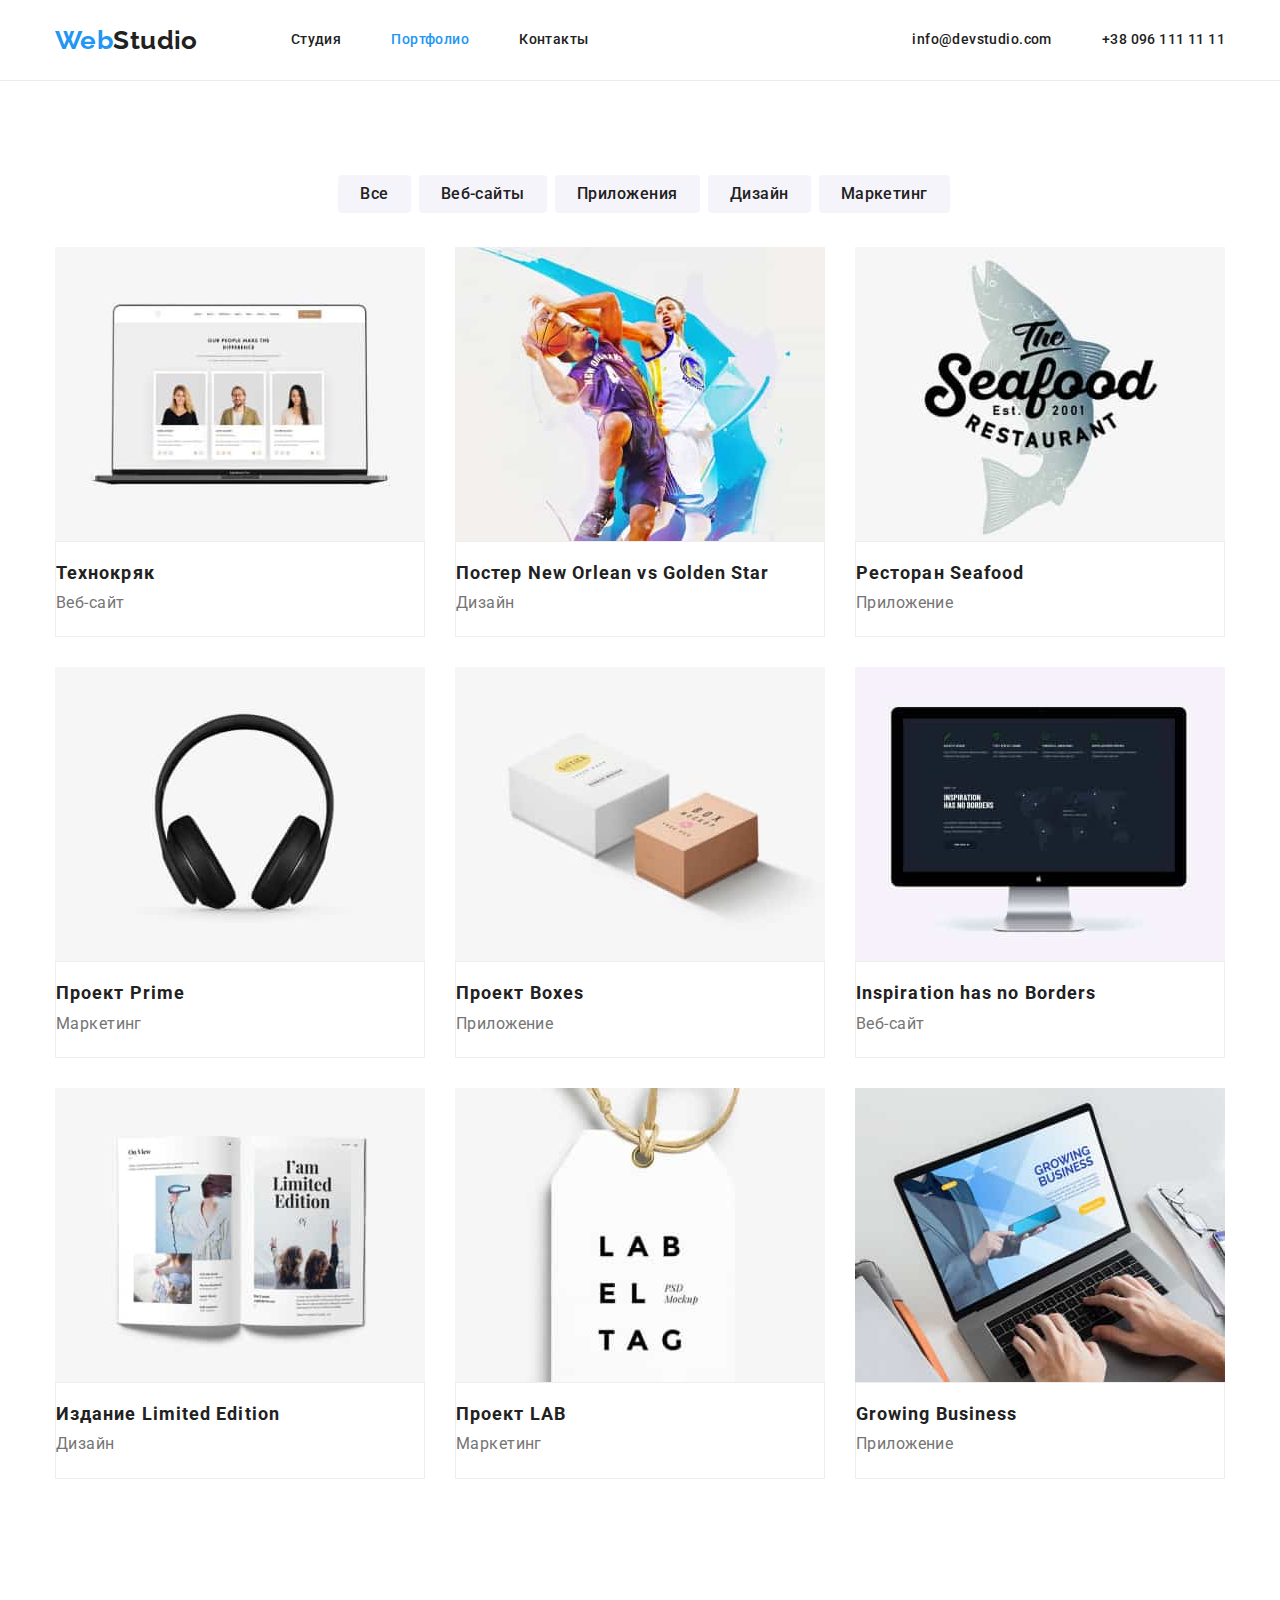
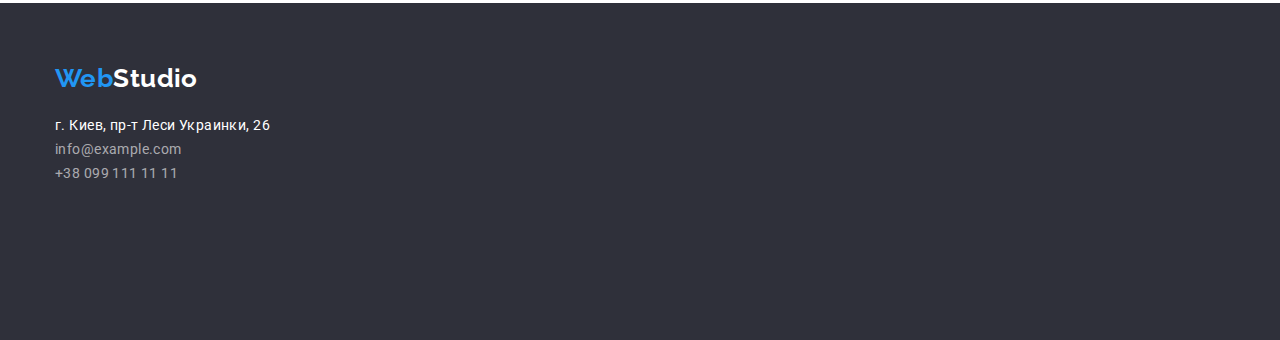
==== commit ed8698de: "картинки" ====
--- a/portfolio.html
+++ b/portfolio.html
@@ -40,7 +40,7 @@
                 <li> <button type="button" class="portfolio-button "> Маркетинг </button> </li>
             </ul> 
             <ul class="portfolio">
-                <li class="portfolio-work"> <img src="./images/portfolio/img_4.jpg" alt="Веб-сайт"> <div class="portfolio-people"> <h2 class="img-portfolio">Технокряк</h2> <p class="paragraph">Веб-сайт</p></div> </li>
+                <li class="portfolio-work"> <img src="./images/portfolio/img_4.jpg" alt="Веб-сайт"> <div class="portfolio-people">  <h2 class="img-portfolio">Технокряк</h2> <p class="paragraph">Веб-сайт</p></div>  </li>
                 <li class="portfolio-work"> <img src="./images/portfolio/img_5.jpg" alt="Дизайн"> <div class="portfolio-people"> <h2 class="img-portfolio">Постер New Orlean vs Golden Star</h2> <p class="paragraph">Дизайн</p></div> </li>
                 <li class="portfolio-work"> <img src="./images/portfolio/img_6.jpg" alt="Приложение"> <div class="portfolio-people"> <h2 class="img-portfolio">Ресторан Seafood</h2> <p class="paragraph">Приложение</p></div></li>
                 <li class="portfolio-work"> <img src="./images/portfolio/img_7.jpg" alt="Маркетинг"> <div class="portfolio-people"> <h2 class="img-portfolio">Проект Prime</h2> <p class="paragraph">Маркетинг</p></div></li>
--- a/css/style.css
+++ b/css/style.css
@@ -27,6 +27,11 @@
     }
     h1,h2,h3,p,ul {
         margin: 0;
+    }
+    img {
+        display: block;
+        max-width: 100%;
+        height: auto;
     }
     
     .conteiner {
@@ -164,9 +169,9 @@
     
     .header-button{
         display: block; 
-         min-width: 200px; 
          text-align: center;
          text-decoration: none;
+         
          padding: 10px 32px;
         border-radius: 4px;
         margin: 0px auto;
@@ -302,6 +307,12 @@
         line-height: 1.19;
         letter-spacing: 0.06em;
     }
+    .portfolio-people {
+        padding-top: 20px;
+        padding-bottom: 20px;
+        border: 1px solid #EEEEEE;
+        
+    }
     .portfolio {
         display: flex;
         flex-wrap: wrap;
@@ -309,12 +320,15 @@
         margin-top: 34px;
         
     }
+    
+
     .portfolio-work {
         width: 370px;
         margin-right: 30px;
-        border-bottom: 1px solid #EEEEEE;
-        
-    }
+        margin-bottom: 30px;
+        
+    }
+    
 
     .portfolio :nth-child(3n+3){
         margin-right: 0px;
@@ -334,11 +348,11 @@
     }
     .portfolio-button,.pointer {cursor: pointer;}; 
     
-    
-    .portfolio-people {
-        padding-top: 20px;
-        padding-bottom: 20px;
-    }
+    .portfolio-people{
+        outline: 2px solid tomato;
+        border: 1px solid #EEEEEE;
+    }
+    
     .img-portfolio {
         margin-bottom: 6px;
     }
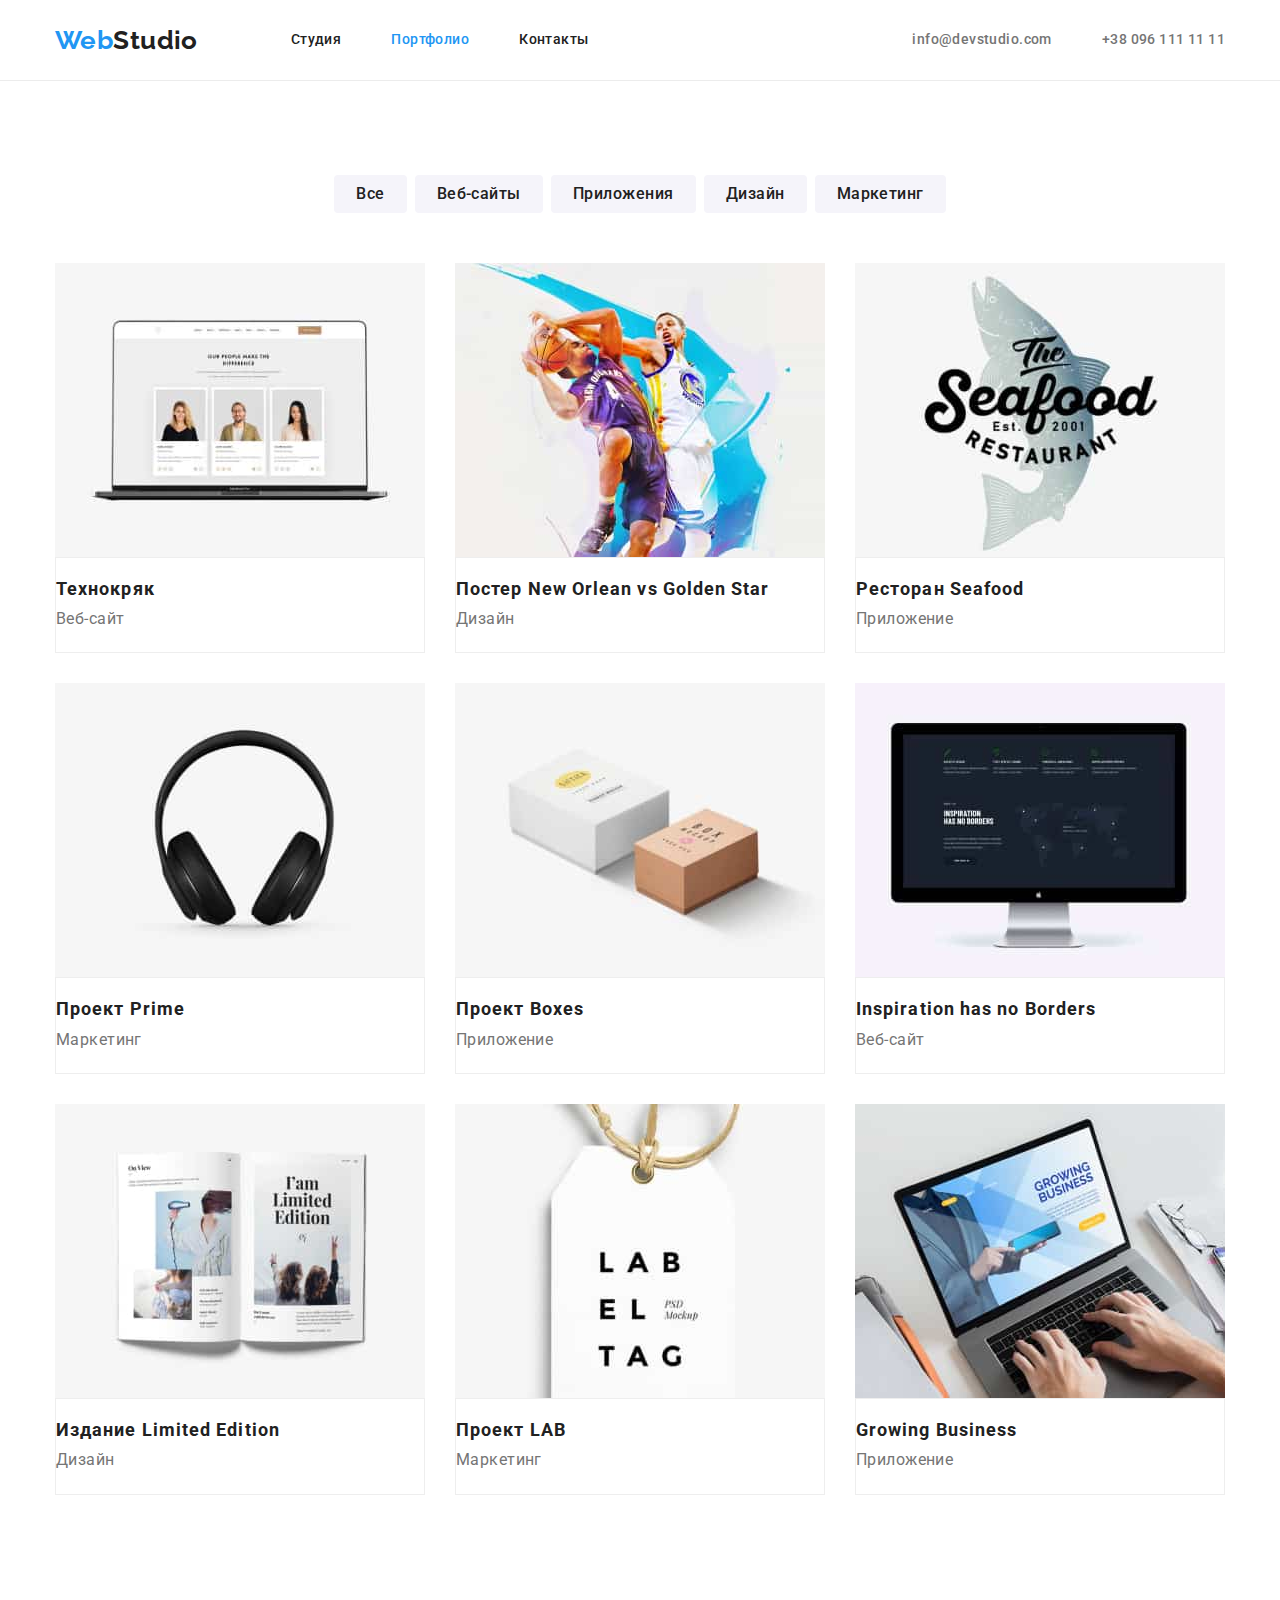
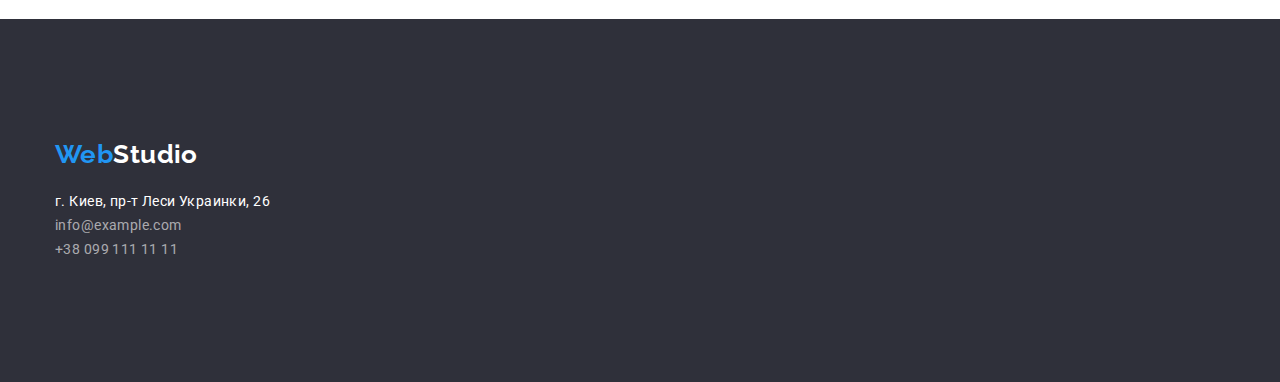
==== commit f8c2cb36: "поправки" ====
--- a/portfolio.html
+++ b/portfolio.html
@@ -33,11 +33,11 @@
             <div class="conteiner">
                 <h1 class="hide"> Примери работ</h1>
             <ul class="portfolio-item">
-                <li> <button type="button" class="portfolio-button "> Все </button>  </li>
-                <li> <button type="button" class="portfolio-button "> Веб-сайты </button>  </li>
-                <li> <button type="button" class="portfolio-button "> Приложения </button>  </li>
-                <li> <button type="button" class="portfolio-button "> Дизайн </button>  </li>
-                <li> <button type="button" class="portfolio-button "> Маркетинг </button> </li>
+                <li class="portfolio-line"> <button type="button" class="portfolio-button "> Все </button>  </li>
+                <li class="portfolio-line"> <button type="button" class="portfolio-button "> Веб-сайты </button>  </li>
+                <li class="portfolio-line"> <button type="button" class="portfolio-button "> Приложения </button>  </li>
+                <li class="portfolio-line"> <button type="button" class="portfolio-button "> Дизайн </button>  </li>
+                <li class="portfolio-line"> <button type="button" class="portfolio-button "> Маркетинг </button> </li>
             </ul> 
             <ul class="portfolio">
                 <li class="portfolio-work"> <img src="./images/portfolio/img_4.jpg" alt="Веб-сайт"> <div class="portfolio-people">  <h2 class="img-portfolio">Технокряк</h2> <p class="paragraph">Веб-сайт</p></div>  </li>
--- a/css/style.css
+++ b/css/style.css
@@ -63,12 +63,14 @@
 } 
     .nav-line  .nav-list{
         margin-right: 50px;
+       
     } 
     .nav-line  :last-child{
         margin-right: 0px;
     }
     .nav-item {
         display: flex;
+        color: #757575;
     }
     .logo {
         color: #FFFFFF;
@@ -208,8 +210,11 @@
 
         padding-bottom: 10px;
     }
+    .feature p{
+        font-size: 14px;
+    }
     .section.team{
-        
+      padding-top: 94px;  
        
     }
 
@@ -243,6 +248,7 @@
     }
     .work-people{
         margin-right: 30px;
+        text-align: center;
     }
     .work-team :last-child{
         padding-right: 0px;
@@ -251,7 +257,8 @@
         font-size: 16px;
         font-weight: 500;
         line-height: 1.19;
-        padding-bottom: 10px;
+        margin-bottom: 10px;
+        
        
     }
     .paragraph {
@@ -274,7 +281,17 @@
         font-weight: 400;
         line-height: 1.71;
         
-    }
+        
+    }
+    .footer-item{
+        margin-bottom: 9px;
+        
+    }
+    .footer-item:last-child{
+        margin-bottom: 0px;
+
+    }
+    
     .footer-button:hover,
     .footer-button:focus{
         color:var(--changes-color);
@@ -286,14 +303,20 @@
     .footer-button.connect:focus{
         color:var(--changes-color);
     }
+
     .portfolio-item{
         display: flex;
         justify-content: center;
         
+    }
+    .portfolio-line{
+        margin-right: 8px;
+    }
+    .portfolio-line:last-child{
+        margin-right: 0px;
     }
     .portfolio-item .portfolio-button{
         display: block;
-        margin-left: 8px;
         padding: 6px 22px;
         
     }
@@ -316,8 +339,8 @@
     .portfolio {
         display: flex;
         flex-wrap: wrap;
-        justify-content: space-between;
-        margin-top: 34px;
+        
+        margin-top: 50px;
         
     }
     
@@ -356,7 +379,7 @@
     .img-portfolio {
         margin-bottom: 6px;
     }
-    .conteiner.footer{
+    .footer{
         padding-top: 60px;
         padding-bottom: 60px;
     }
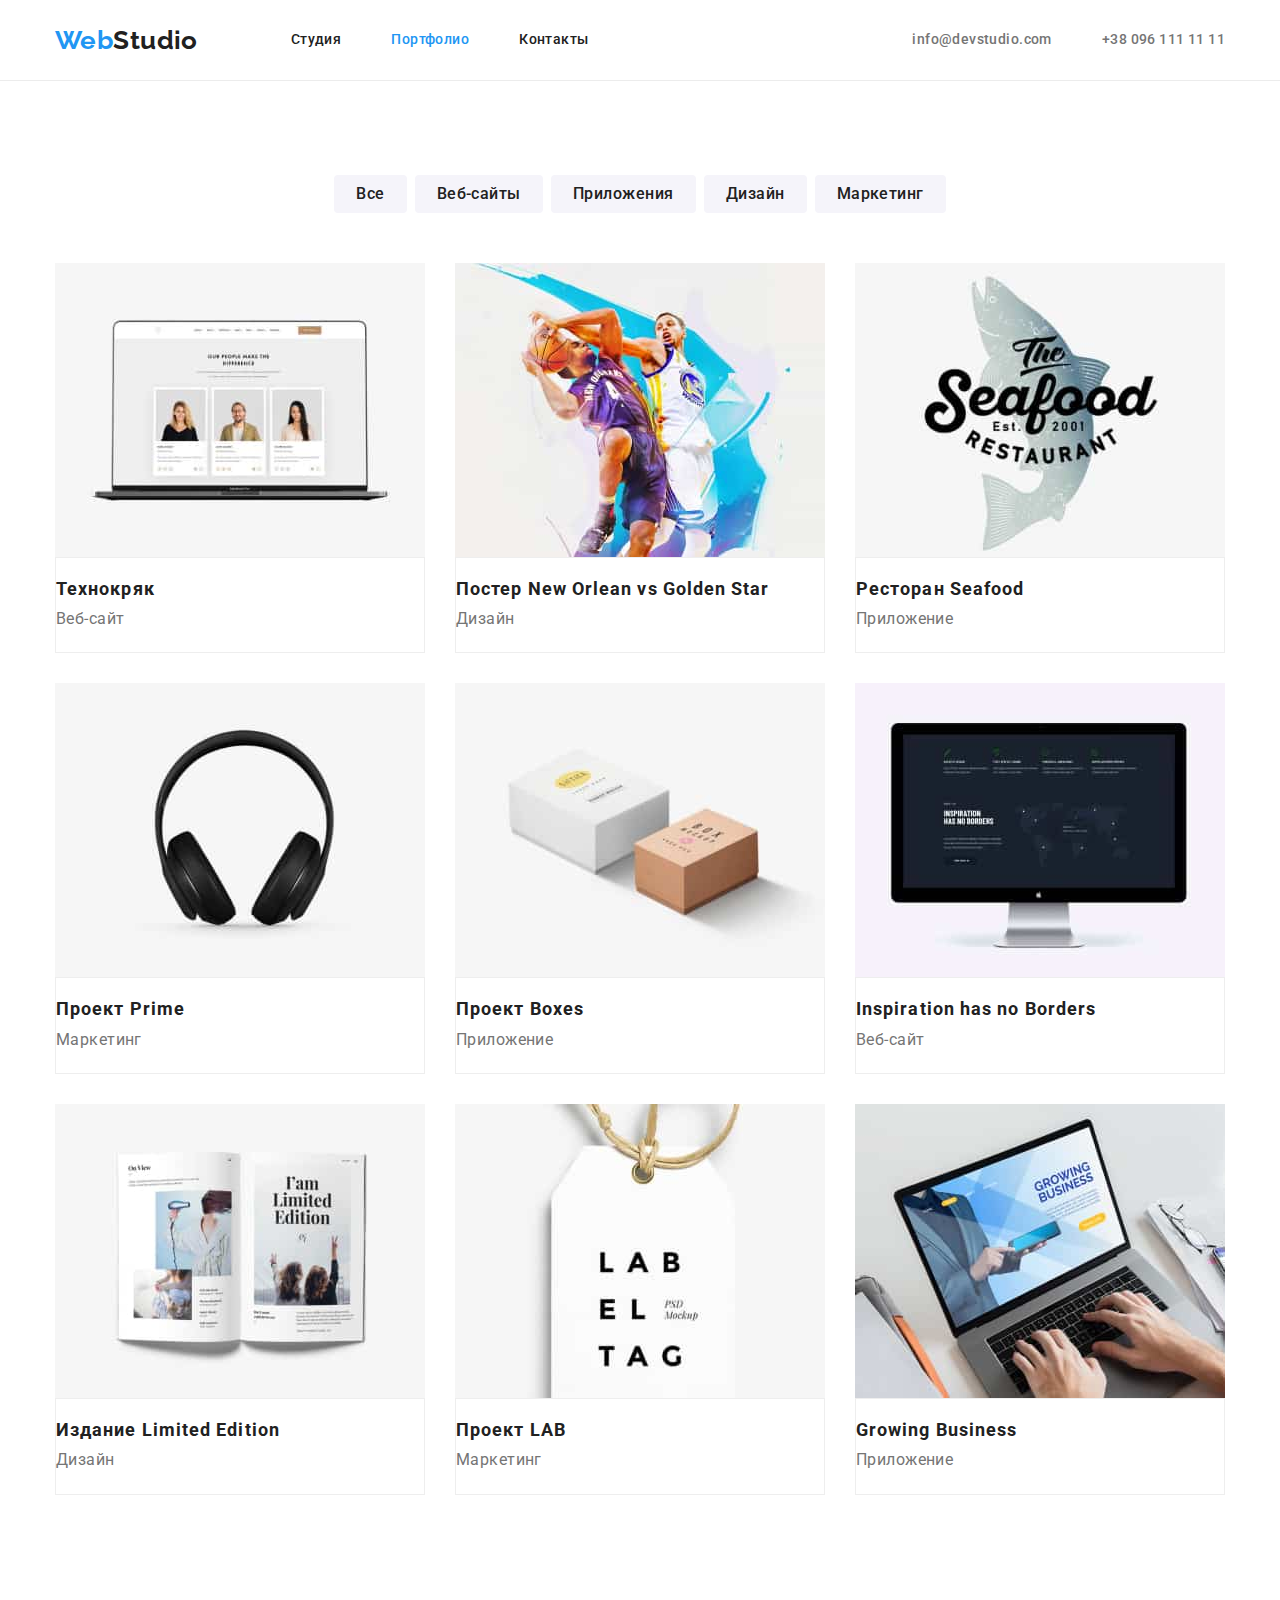
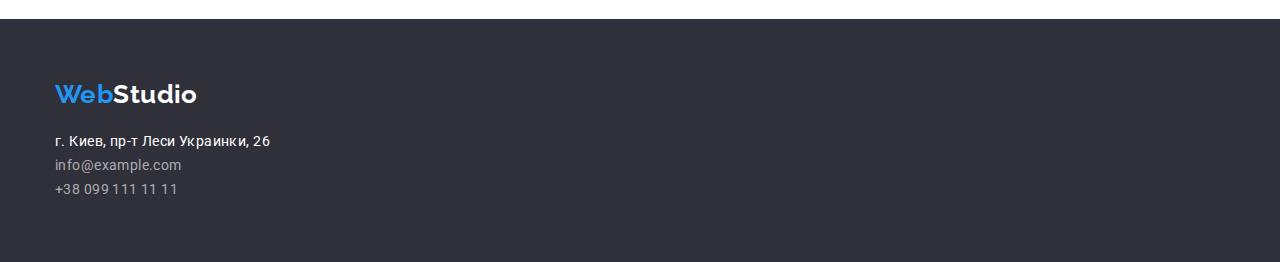
==== commit 485cddc4: "футер" ====
--- a/portfolio.html
+++ b/portfolio.html
@@ -55,7 +55,7 @@
     
     </main>
     <footer class="section footer">
-        <div class="conteiner footer">
+        <div class="conteiner">
             <a href="#" class="logo"><span class="web">Web</span>Studio</a>
         <address class="fooret-address">
             <ul>
